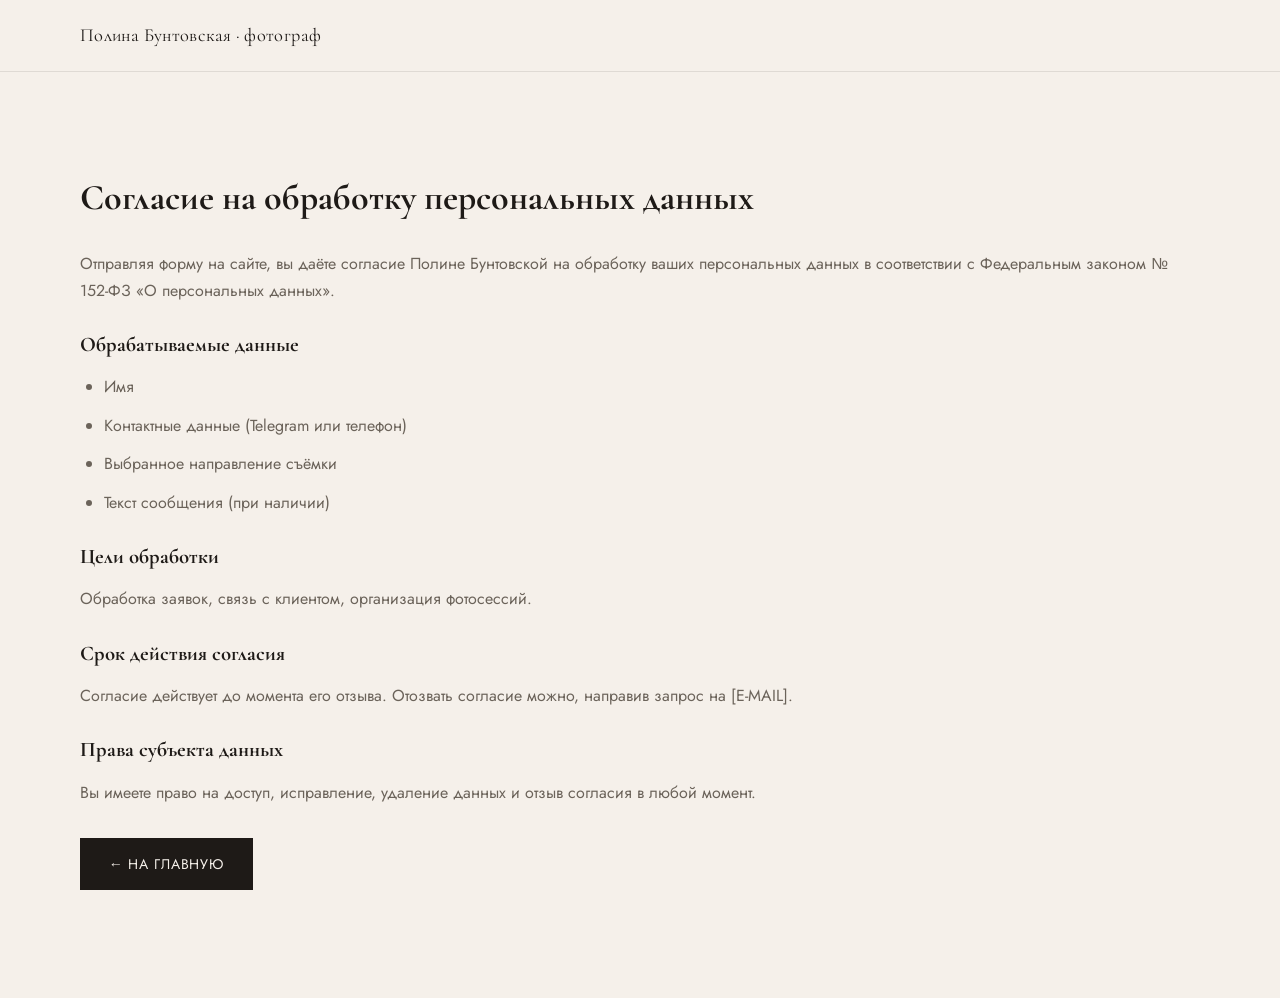
==== consent.html @ 94785152 "Первая версия сайта Co-authored-by: Cursor <cursoragent@cursor.com>" ====
<!DOCTYPE html>
<html lang="ru">
<head>
  <meta charset="UTF-8">
  <meta name="viewport" content="width=device-width, initial-scale=1.0">
  <title>Согласие на обработку данных — Полина Бунтовская</title>
  <link href="https://fonts.googleapis.com/css2?family=Cormorant+Garamond:wght@400;500&family=Jost:wght@400&display=swap" rel="stylesheet">
  <link rel="stylesheet" href="css/variables.css">
  <link rel="stylesheet" href="css/base.css">
  <link rel="stylesheet" href="css/sections.css">
</head>
<body>
  <header class="header scrolled">
    <div class="header__inner">
      <a href="index.html" class="header__logo">Полина Бунтовская · фотограф</a>
    </div>
  </header>
  <main class="legal-page">
    <div class="container">
      <h1>Согласие на обработку персональных данных</h1>
      <p>Отправляя форму на сайте, вы даёте согласие Полине Бунтовской на обработку ваших персональных данных в соответствии с Федеральным законом № 152-ФЗ «О персональных данных».</p>
      <h2>Обрабатываемые данные</h2>
      <ul>
        <li>Имя</li>
        <li>Контактные данные (Telegram или телефон)</li>
        <li>Выбранное направление съёмки</li>
        <li>Текст сообщения (при наличии)</li>
      </ul>
      <h2>Цели обработки</h2>
      <p>Обработка заявок, связь с клиентом, организация фотосессий.</p>
      <h2>Срок действия согласия</h2>
      <p>Согласие действует до момента его отзыва. Отозвать согласие можно, направив запрос на [E-MAIL].</p>
      <h2>Права субъекта данных</h2>
      <p>Вы имеете право на доступ, исправление, удаление данных и отзыв согласия в любой момент.</p>
      <p style="margin-top:2rem"><a href="index.html" class="btn">← На главную</a></p>
    </div>
  </main>
</body>
</html>
---- css/variables.css ----
:root {
  --color-bg: #f5f0ea;
  --color-bg-dark: #141210;
  --color-bg-card: #faf7f3;
  --color-text: #1e1a17;
  --color-text-muted: #6b635a;
  --color-text-light: #e8e2da;
  --color-accent: #a67c6d;
  --color-accent-hover: #8f6556;
  --color-border: rgba(30, 26, 23, 0.1);
  --font-display: "Cormorant Garamond", Georgia, serif;
  --font-brand: "Cormorant Garamond", Georgia, serif;
  --font-body: "Jost", "Segoe UI", sans-serif;
  --header-height: 72px;
  --container: min(1120px, 92vw);
  --radius: 4px;
  --shadow: 0 20px 60px rgba(20, 18, 16, 0.08);
  --transition: 0.35s cubic-bezier(0.4, 0, 0.2, 1);
}
---- css/base.css ----
*, *::before, *::after { box-sizing: border-box; margin: 0; padding: 0; }
html { scroll-behavior: smooth; }
body {
  font-family: var(--font-body);
  font-size: 1rem;
  line-height: 1.65;
  color: var(--color-text);
  background: var(--color-bg);
  overflow-x: hidden;
}
body.custom-cursor { cursor: none; }
body.custom-cursor input, body.custom-cursor textarea, body.custom-cursor select, body.custom-cursor label, body.custom-cursor .form-field { cursor: auto; }
img { max-width: 100%; height: auto; display: block; }
a { color: inherit; text-decoration: none; }
ul { list-style: none; }
button { font: inherit; cursor: pointer; border: none; background: none; }
section { padding: 6rem 0; }
.container { width: var(--container); margin: 0 auto; }
.section-label {
  font-family: var(--font-body);
  font-size: 0.75rem;
  letter-spacing: 0.2em;
  text-transform: uppercase;
  color: var(--color-accent);
  margin-bottom: 0.75rem;
}
.section-title {
  font-family: var(--font-display);
  font-size: clamp(1.85rem, 3.5vw, 2.75rem);
  font-weight: 500;
  line-height: 1.2;
  margin-bottom: 1rem;
  max-width: 18ch;
}
.section-text { color: var(--color-text-muted); max-width: 620px; }
.btn {
  display: inline-flex;
  align-items: center;
  gap: 0.6rem;
  padding: 0.9rem 1.8rem;
  background: var(--color-text);
  color: var(--color-bg);
  font-size: 0.875rem;
  letter-spacing: 0.06em;
  text-transform: uppercase;
  transition: background var(--transition), transform var(--transition);
}
.btn:hover { background: var(--color-accent); }
.btn:hover .btn-arrow { transform: translateX(4px); }
.btn-arrow { transition: transform var(--transition); display: inline-block; }
.btn-outline {
  background: transparent;
  border: 1px solid var(--color-text);
  color: var(--color-text);
}
.btn-outline:hover { background: var(--color-text); color: var(--color-bg); }
.mark-badge {
  position: absolute;
  bottom: 0.75rem;
  left: 0.75rem;
  padding: 0.25rem 0.6rem;
  font-size: 0.65rem;
  letter-spacing: 0.08em;
  text-transform: uppercase;
  background: rgba(20, 18, 16, 0.75);
  color: #fff;
  backdrop-filter: blur(4px);
}
.demo-badge {
  display: inline-block;
  font-size: 0.65rem;
  letter-spacing: 0.1em;
  text-transform: uppercase;
  color: var(--color-accent);
  margin-top: 0.75rem;
}
@media (max-width: 768px) {
  section { padding: 4.5rem 0; }
}
---- css/sections.css ----
/* Header */
.header {
  position: fixed; top: 0; left: 0; right: 0; z-index: 1000;
  height: var(--header-height);
  background: rgba(245, 240, 234, 0.85);
  backdrop-filter: blur(12px);
  border-bottom: 1px solid var(--color-border);
  transition: background var(--transition);
}
.header.scrolled { background: rgba(245, 240, 234, 0.96); }
.header__inner {
  display: flex; align-items: center; justify-content: space-between;
  height: 100%; width: var(--container); margin: 0 auto;
}
.header__logo {
  font-family: var(--font-brand);
  font-size: 1.15rem;
  letter-spacing: 0.02em;
}
.header__logo span { color: var(--color-text-muted); font-family: var(--font-body); font-size: 0.85rem; }
.nav { display: flex; gap: 1.5rem; }
.nav a { font-size: 0.8rem; letter-spacing: 0.08em; text-transform: uppercase; transition: color var(--transition); }
.nav a:hover { color: var(--color-accent); }
.burger { display: none; flex-direction: column; gap: 5px; padding: 4px; }
.burger span { width: 24px; height: 1.5px; background: var(--color-text); transition: var(--transition); }

/* Hero — separate columns, title constrained */
.hero {
  min-height: min(92vh, 920px);
  display: grid;
  grid-template-columns: minmax(0, 1fr) minmax(0, 1fr);
  align-items: center;
  column-gap: clamp(1.5rem, 4vw, 3rem);
  row-gap: 2rem;
  padding: calc(var(--header-height) + 6rem) 4vw 6rem;
  position: relative;
  overflow: hidden;
}
.hero__content {
  max-width: 34rem;
  justify-self: end;
  padding-right: clamp(0.5rem, 2vw, 1.5rem);
  min-width: 0;
}
.hero__composition { margin-bottom: 1.25rem; }
.hero__project {
  font-family: var(--font-brand);
  font-size: clamp(3rem, 7vw, 5.5rem);
  font-weight: 400;
  line-height: 1.05;
  letter-spacing: -0.02em;
  max-width: 12ch;
  animation: titleReveal 1.2s ease forwards;
}
.hero__slogan {
  font-family: var(--font-display);
  font-size: clamp(0.875rem, 1.4vw, 1rem);
  font-style: normal;
  color: var(--color-accent);
  margin-top: 0.65rem;
  max-width: none;
  white-space: nowrap;
  opacity: 0;
  animation: fadeUp 0.8s ease 0.4s forwards;
}
.hero__content .btn {
  margin-top: 2.5rem;
}
.hero__meta {
  display: flex; gap: 1rem; margin-top: 1.25rem; font-size: 0.85rem;
  color: var(--color-text-muted); opacity: 0;
  animation: fadeUp 0.8s ease 0.7s forwards;
}
.hero__meta span::before { content: "·"; margin-right: 1rem; color: var(--color-accent); }
.hero__meta span:first-child::before { content: none; }
.hero__portrait { position: relative; justify-self: start; min-width: 0; width: 100%; max-width: 420px; }
.hero__portrait-wrap {
  position: relative; overflow: hidden;
  aspect-ratio: 3/4; max-height: 72vh;
  box-shadow: var(--shadow);
  background: #ebe4dc;
}
.hero__portrait-wrap img { width: 100%; height: 100%; object-fit: contain; object-position: center; transition: transform 0.6s ease; }
.hero__portrait-deco {
  position: absolute; top: -16px; right: -16px;
  width: 96px; height: 96px;
  border: 1px solid var(--color-accent); opacity: 0.35;
}

.positioning { text-align: center; }
.positioning .section-text { margin: 0 auto; }
.positioning .section-title { max-width: none; margin-left: auto; margin-right: auto; }

.portfolio-filters { display: flex; flex-wrap: wrap; gap: 0.65rem; margin: 1.5rem 0 2rem; justify-content: center; }
.filter-btn {
  padding: 0.55rem 1.1rem;
  font-size: 0.75rem;
  letter-spacing: 0.06em;
  text-transform: uppercase;
  border: 1px solid var(--color-border);
  background: var(--color-bg);
  color: var(--color-text-muted);
  transition: all var(--transition);
}
.filter-btn:hover { border-color: var(--color-accent); color: var(--color-accent); }
.filter-btn.active { background: var(--color-text); color: var(--color-bg); border-color: var(--color-text); }
.portfolio-grid { display: grid; grid-template-columns: repeat(auto-fill, minmax(240px, 1fr)); gap: 1rem; }
.ai-block__grid { display: grid; grid-template-columns: repeat(auto-fill, minmax(240px, 1fr)); gap: 1rem; }
.portfolio-item,
.ai-block__item {
  position: relative;
  overflow: hidden;
  aspect-ratio: 3/4;
  background: var(--color-bg-card);
  border: 1px solid var(--color-border);
  border-radius: var(--radius);
}
.portfolio-item.hidden { display: none; }
.portfolio-item__img,
.ai-block__item img {
  width: 100%;
  height: 100%;
  object-fit: contain;
  object-position: center;
  background: #ebe4dc;
  transition: transform 0.5s ease;
}
.portfolio-item__title {
  position: absolute; bottom: 0; left: 0; right: 0;
  padding: 2rem 0.85rem 0.75rem;
  background: linear-gradient(transparent, rgba(20, 18, 16, 0.72));
  color: #fff; font-size: 0.82rem;
  opacity: 0; transform: translateY(6px);
  transition: opacity var(--transition), transform var(--transition);
}
.portfolio-item:hover .portfolio-item__title { opacity: 1; transform: translateY(0); }

.directions-grid { display: grid; grid-template-columns: repeat(3, 1fr); gap: 1.25rem; }
.direction-card {
  background: var(--color-bg-card); padding: 1.5rem;
  border: 1px solid var(--color-border);
  transition: transform var(--transition), box-shadow var(--transition);
}
.direction-card:hover { transform: translateY(-3px); box-shadow: var(--shadow); }
.direction-card__num {
  font-family: var(--font-brand); font-size: 2.2rem;
  color: var(--color-accent); opacity: 0.5; line-height: 1;
}
.direction-card__title { font-family: var(--font-display); font-size: 1.25rem; margin: 0.6rem 0; font-weight: 500; }
.direction-card__text { font-size: 0.9rem; color: var(--color-text-muted); }

.ai-block { background: var(--color-bg-dark); color: var(--color-text-light); padding: 6rem 0; }
.ai-block .section-label { color: var(--color-accent); }
.ai-block .section-text { color: rgba(232, 226, 218, 0.7); max-width: none; }
.ai-block .section-title { max-width: none; color: var(--color-text-light); }
.ai-block__grid { margin-top: 1.75rem; }

.about-grid { display: grid; grid-template-columns: 1fr 1.15fr; gap: 2.5rem; align-items: center; }
.about-photo {
  aspect-ratio: 4/5; overflow: hidden; box-shadow: var(--shadow);
  background: #ebe4dc; border: 1px solid var(--color-border); border-radius: var(--radius);
}
.about-photo img { width: 100%; height: 100%; object-fit: contain; object-position: center; }
.about-highlights { margin-top: 1.25rem; }
.about-highlights li {
  padding: 0.55rem 0; border-bottom: 1px solid var(--color-border);
  font-size: 0.95rem; padding-left: 1.2rem; position: relative;
}
.about-highlights li::before {
  content: ""; position: absolute; left: 0; top: 50%;
  width: 6px; height: 6px; background: var(--color-accent);
  border-radius: 50%; transform: translateY(-50%);
}

.posing {
  background: var(--color-bg-card);
  border-top: 1px solid var(--color-border);
  border-bottom: 1px solid var(--color-border);
}
.posing-inner { max-width: 720px; margin: 0 auto; text-align: center; }
.posing .section-title { max-width: none; margin-left: auto; margin-right: auto; }
.posing-quote {
  font-family: var(--font-display); font-size: 1.2rem;
  font-style: italic; color: var(--color-accent);
  margin-top: 1.25rem; padding-top: 1.25rem;
  border-top: 1px solid var(--color-border);
}

.benefits-grid { display: grid; grid-template-columns: repeat(3, 1fr); gap: 1.5rem; }
.benefit-item__title { font-family: var(--font-display); font-size: 1.15rem; margin-bottom: 0.45rem; }
.benefit-item__text { font-size: 0.9rem; color: var(--color-text-muted); }

.reviews { background: var(--color-bg-card); }
.reviews .section-title { max-width: none; }
.reviews-carousel { position: relative; overflow: hidden; max-width: 680px; margin: 0 auto; }
.reviews-track { display: flex; transition: transform 0.5s ease; }
.review-slide { min-width: 100%; padding: 2rem; text-align: center; }
.review-slide__text { font-family: var(--font-display); font-size: 1.25rem; line-height: 1.5; font-style: italic; }
.review-slide__author { margin-top: 1.25rem; font-size: 0.9rem; }
.review-slide__direction { color: var(--color-text-muted); font-size: 0.8rem; }
.reviews-nav { display: flex; justify-content: center; gap: 1rem; margin-top: 1.5rem; }
.reviews-nav button {
  width: 44px; height: 44px; border: 1px solid var(--color-border);
  display: flex; align-items: center; justify-content: center;
  transition: all var(--transition);
}
.reviews-nav button:hover { background: var(--color-text); color: var(--color-bg); }

.faq-list { max-width: 720px; margin: 0 auto; }
.faq .section-title { max-width: none; }
.faq-item { border-bottom: 1px solid var(--color-border); }
.faq-question {
  width: 100%; text-align: left; padding: 1rem 0;
  display: flex; justify-content: space-between; align-items: center;
  font-family: var(--font-display); font-size: 1.05rem;
}
.faq-question::after { content: "+"; font-size: 1.5rem; color: var(--color-accent); transition: transform var(--transition); }
.faq-item.open .faq-question::after { transform: rotate(45deg); }
.faq-answer {
  max-height: 0; overflow: hidden;
  transition: max-height 0.4s ease, padding 0.4s ease;
  color: var(--color-text-muted); font-size: 0.95rem;
}
.faq-item.open .faq-answer { max-height: 200px; padding-bottom: 1rem; }

.cta { text-align: center; padding: 6.5rem 0; }
.cta .section-title { max-width: none; margin-left: auto; margin-right: auto; }
.cta .section-text { margin: 0 auto 1.5rem; }

.contact-section { background: var(--color-bg-card); }
.form-wrapper { max-width: 560px; margin: 0 auto; }
.form-note {
  font-size: 0.8rem; color: var(--color-text-muted);
  margin-bottom: 1.25rem; padding: 0.75rem 1rem;
  background: rgba(166, 124, 109, 0.08); border-left: 3px solid var(--color-accent);
}
.form-field { margin-bottom: 1rem; }
.form-field label {
  display: block; font-size: 0.75rem;
  letter-spacing: 0.08em; text-transform: uppercase;
  margin-bottom: 0.4rem;
}
.form-field input, .form-field select, .form-field textarea {
  width: 100%; padding: 0.85rem 1rem;
  border: 1px solid var(--color-border);
  background: var(--color-bg); font: inherit;
  transition: border-color var(--transition);
}
.form-field input:focus, .form-field select:focus, .form-field textarea:focus { outline: none; border-color: var(--color-accent); }
.form-field.error input, .form-field.error select { border-color: #c44; }
.form-error { font-size: 0.75rem; color: #c44; margin-top: 0.25rem; }
.form-success {
  padding: 1rem; background: rgba(100, 140, 100, 0.1);
  border: 1px solid rgba(100, 140, 100, 0.3);
  margin-top: 1rem; font-size: 0.9rem;
}
.radio-group { display: flex; gap: 1.5rem; }
.radio-group label { display: flex; align-items: center; gap: 0.4rem; text-transform: none; letter-spacing: 0; font-size: 0.9rem; }

.footer { background: var(--color-bg-dark); color: var(--color-text-light); padding: 5rem 0 1.75rem; }
.footer__inner { display: grid; grid-template-columns: 1.5fr 1fr 1fr; gap: 1.5rem; width: var(--container); margin: 0 auto; }
.footer__brand { font-family: var(--font-brand); font-size: 1.2rem; }
.footer__links a {
  display: block; font-size: 0.85rem; color: rgba(232,226,218,0.7);
  margin-bottom: 0.5rem; transition: color var(--transition);
}
.footer__links a:hover { color: var(--color-accent); }
.footer__bottom {
  width: var(--container); margin: 1.5rem auto 0;
  padding-top: 1.25rem; border-top: 1px solid rgba(255,255,255,0.1);
  font-size: 0.75rem; color: rgba(232,226,218,0.5);
  display: flex; justify-content: space-between; flex-wrap: wrap; gap: 1rem;
}

.legal-page { padding: calc(var(--header-height) + 6rem) 0 6rem; }
.legal-page h1 { font-family: var(--font-display); font-size: 2.25rem; margin-bottom: 1.5rem; }
.legal-page h2 { font-family: var(--font-display); font-size: 1.3rem; margin: 1.5rem 0 0.75rem; }
.legal-page p, .legal-page li { color: var(--color-text-muted); margin-bottom: 0.75rem; }
.legal-page ul { padding-left: 1.5rem; list-style: disc; }

@media (max-width: 1024px) {
  .hero { grid-template-columns: 1fr; text-align: center; }
  .hero__content { justify-self: center; padding-right: 0; max-width: 36rem; }
  .hero__project, .hero__slogan { max-width: none; margin-left: auto; margin-right: auto; }
  .hero__portrait { justify-self: center; max-width: 380px; }
  .directions-grid, .benefits-grid { grid-template-columns: repeat(2, 1fr); }
  .about-grid { grid-template-columns: 1fr; }
  .ai-block__grid { grid-template-columns: repeat(2, 1fr); }
  .footer__inner { grid-template-columns: 1fr 1fr; }
}
@media (max-width: 768px) {
  .nav { display: none; }
  .nav.open {
    display: flex; flex-direction: column; position: fixed;
    inset: var(--header-height) 0 0 0; background: var(--color-bg);
    padding: 1.5rem; gap: 1.25rem; z-index: 999;
  }
  .burger { display: flex; }
  .directions-grid, .benefits-grid, .ai-block__grid, .portfolio-grid { grid-template-columns: 1fr; }
  .footer__inner { grid-template-columns: 1fr; }
  .hero__meta { justify-content: center; flex-wrap: wrap; }
  .hero__slogan { white-space: normal; }
}
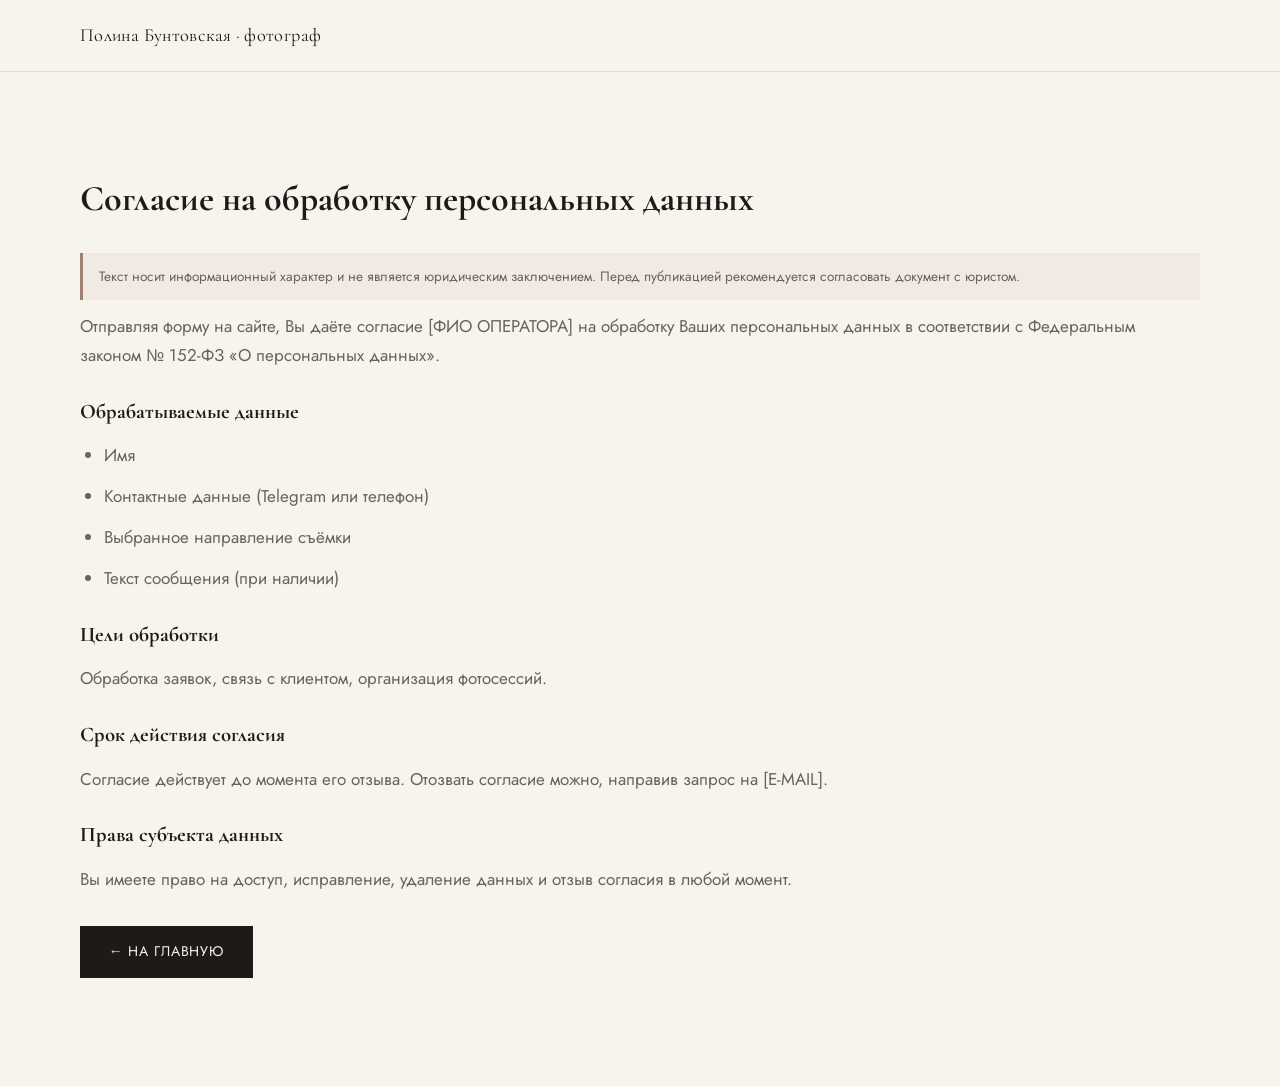
==== commit 2ccb365c: "Финальная полировка сайта: premium-низ страницы, форма и пакеты. Улучшены типографика, FAQ, CTA, фор" ====
--- a/consent.html
+++ b/consent.html
@@ -18,7 +18,8 @@
   <main class="legal-page">
     <div class="container">
       <h1>Согласие на обработку персональных данных</h1>
-      <p>Отправляя форму на сайте, вы даёте согласие Полине Бунтовской на обработку ваших персональных данных в соответствии с Федеральным законом № 152-ФЗ «О персональных данных».</p>
+      <p class="legal-disclaimer">Текст носит информационный характер и не является юридическим заключением. Перед публикацией рекомендуется согласовать документ с юристом.</p>
+      <p>Отправляя форму на сайте, Вы даёте согласие <span id="legal-operator-name">[ФИО ОПЕРАТОРА]</span> на обработку Ваших персональных данных в соответствии с Федеральным законом № 152-ФЗ «О персональных данных».</p>
       <h2>Обрабатываемые данные</h2>
       <ul>
         <li>Имя</li>
@@ -29,12 +30,24 @@
       <h2>Цели обработки</h2>
       <p>Обработка заявок, связь с клиентом, организация фотосессий.</p>
       <h2>Срок действия согласия</h2>
-      <p>Согласие действует до момента его отзыва. Отозвать согласие можно, направив запрос на [E-MAIL].</p>
+      <p>Согласие действует до момента его отзыва. Отозвать согласие можно, направив запрос на <span id="legal-email">[E-MAIL]</span>.</p>
       <h2>Права субъекта данных</h2>
       <p>Вы имеете право на доступ, исправление, удаление данных и отзыв согласия в любой момент.</p>
       <p style="margin-top:2rem"><a href="index.html" class="btn">← На главную</a></p>
     </div>
   </main>
+  <script src="data/content.js?v=20250824f"></script>
+  <script>
+    (function () {
+      const legal = typeof SITE_CONTENT !== "undefined" ? SITE_CONTENT.legal : null;
+      const contacts = typeof SITE_CONTENT !== "undefined" ? SITE_CONTENT.contacts : null;
+      const email = legal?.contactEmail && !/^\[.+\]$/.test(legal.contactEmail)
+        ? legal.contactEmail
+        : (contacts?.email && !/^\[.+\]$/.test(contacts.email) ? contacts.email : "[E-MAIL]");
+      const name = legal?.operatorName || "[ФИО ОПЕРАТОРА]";
+      document.getElementById("legal-operator-name").textContent = name;
+      document.getElementById("legal-email").textContent = email;
+    })();
+  </script>
 </body>
 </html>
-
--- a/css/variables.css
+++ b/css/variables.css
@@ -1,5 +1,7 @@
 :root {
-  --color-bg: #f5f0ea;
+  --color-bg: #f7f3ed;
+  --color-bg-alt: #faf8f5;
+  --color-bg-soft: #f3efe8;
   --color-bg-dark: #141210;
   --color-bg-card: #faf7f3;
   --color-text: #1e1a17;
@@ -13,7 +15,14 @@
   --font-body: "Jost", "Segoe UI", sans-serif;
   --header-height: 72px;
   --container: min(1120px, 92vw);
+  --container-wide: min(1220px, 94vw);
+  --section-pad: 5rem;
+  --section-pad-sm: 4.1rem;
   --radius: 4px;
   --shadow: 0 20px 60px rgba(20, 18, 16, 0.08);
   --transition: 0.35s cubic-bezier(0.4, 0, 0.2, 1);
+  --transition-fast: 0.3s ease;
+  --text-sm: 0.9rem;
+  --text-base: 1.0625rem;
+  --text-md: 1.125rem;
 }
--- a/css/base.css
+++ b/css/base.css
@@ -1,9 +1,9 @@
 *, *::before, *::after { box-sizing: border-box; margin: 0; padding: 0; }
-html { scroll-behavior: smooth; }
+html { scroll-behavior: smooth; scroll-padding-top: calc(var(--header-height) + 1rem); }
 body {
   font-family: var(--font-body);
-  font-size: 1rem;
-  line-height: 1.65;
+  font-size: var(--text-base);
+  line-height: 1.7;
   color: var(--color-text);
   background: var(--color-bg);
   overflow-x: hidden;
@@ -13,26 +13,51 @@
 img { max-width: 100%; height: auto; display: block; }
 a { color: inherit; text-decoration: none; }
 ul { list-style: none; }
-button { font: inherit; cursor: pointer; border: none; background: none; }
-section { padding: 6rem 0; }
+button { font: inherit; cursor: pointer; border: none; background: none; color: inherit; }
+section { padding: var(--section-pad) 0; }
 .container { width: var(--container); margin: 0 auto; }
 .section-label {
+  display: inline-flex;
+  align-items: center;
+  gap: 0.5rem;
   font-family: var(--font-body);
-  font-size: 0.75rem;
-  letter-spacing: 0.2em;
+  font-size: 0.82rem;
+  letter-spacing: 0.18em;
   text-transform: uppercase;
   color: var(--color-accent);
-  margin-bottom: 0.75rem;
+  margin-bottom: 0.85rem;
+}
+.section-label::before {
+  content: "";
+  width: 1.35rem;
+  height: 1px;
+  background: rgba(166, 124, 109, 0.42);
+  flex-shrink: 0;
+}
+.section-label::after {
+  content: "✦";
+  font-size: 0.42rem;
+  line-height: 1;
+  color: var(--color-accent);
+  opacity: 0.5;
+  flex-shrink: 0;
 }
 .section-title {
   font-family: var(--font-display);
   font-size: clamp(1.85rem, 3.5vw, 2.75rem);
   font-weight: 500;
   line-height: 1.2;
-  margin-bottom: 1rem;
+  margin-bottom: 1.35rem;
   max-width: 18ch;
+  text-wrap: balance;
 }
-.section-text { color: var(--color-text-muted); max-width: 620px; }
+.section-text {
+  color: var(--color-text-muted);
+  max-width: 620px;
+  font-size: var(--text-base);
+  line-height: 1.75;
+  text-wrap: pretty;
+}
 .btn {
   display: inline-flex;
   align-items: center;
@@ -45,9 +70,20 @@
   text-transform: uppercase;
   transition: background var(--transition), transform var(--transition);
 }
-.btn:hover { background: var(--color-accent); }
+.btn:hover { background: var(--color-accent); transform: translateY(-1px); box-shadow: 0 6px 20px rgba(166, 124, 109, 0.18); }
+.btn:active { transform: translateY(0); box-shadow: none; }
 .btn:hover .btn-arrow { transform: translateX(4px); }
-.btn-arrow { transition: transform var(--transition); display: inline-block; }
+.btn-arrow { transition: transform var(--transition-fast); display: inline-block; }
+.btn--cta { box-shadow: 0 4px 18px rgba(20, 18, 16, 0.07); }
+.btn--cta:hover { box-shadow: 0 10px 32px rgba(166, 124, 109, 0.22); }
+.btn--submit {
+  width: 100%;
+  justify-content: center;
+  min-height: 48px;
+  letter-spacing: 0.08em;
+  box-shadow: 0 4px 18px rgba(20, 18, 16, 0.08);
+}
+.btn--submit:hover { box-shadow: 0 10px 28px rgba(166, 124, 109, 0.24); }
 .btn-outline {
   background: transparent;
   border: 1px solid var(--color-text);
@@ -75,5 +111,5 @@
   margin-top: 0.75rem;
 }
 @media (max-width: 768px) {
-  section { padding: 4.5rem 0; }
+  section { padding: 3.75rem 0; }
 }
--- a/css/sections.css
+++ b/css/sections.css
@@ -2,35 +2,46 @@
 .header {
   position: fixed; top: 0; left: 0; right: 0; z-index: 1000;
   height: var(--header-height);
-  background: rgba(245, 240, 234, 0.85);
+  background: rgba(247, 243, 237, 0.85);
   backdrop-filter: blur(12px);
   border-bottom: 1px solid var(--color-border);
   transition: background var(--transition);
 }
-.header.scrolled { background: rgba(245, 240, 234, 0.96); }
+.header.scrolled { background: rgba(247, 243, 237, 0.96); }
 .header__inner {
   display: flex; align-items: center; justify-content: space-between;
   height: 100%; width: var(--container); margin: 0 auto;
+  gap: 0.75rem;
 }
 .header__logo {
   font-family: var(--font-brand);
   font-size: 1.15rem;
   letter-spacing: 0.02em;
+  min-width: 0;
+  flex: 1 1 auto;
 }
 .header__logo span { color: var(--color-text-muted); font-family: var(--font-body); font-size: 0.85rem; }
 .nav { display: flex; gap: 1.5rem; }
-.nav a { font-size: 0.8rem; letter-spacing: 0.08em; text-transform: uppercase; transition: color var(--transition); }
-.nav a:hover { color: var(--color-accent); }
-.burger { display: none; flex-direction: column; gap: 5px; padding: 4px; }
+.nav a { font-size: 0.8rem; letter-spacing: 0.08em; text-transform: uppercase; transition: color var(--transition), opacity var(--transition); }
+.nav a:hover, .nav a.active { color: var(--color-accent); }
+.nav a.active { opacity: 1; }
+.burger {
+  display: none; flex-direction: column; gap: 5px;
+  min-width: 44px; min-height: 44px;
+  align-items: center; justify-content: center;
+  padding: 10px;
+  flex-shrink: 0;
+}
 .burger span { width: 24px; height: 1.5px; background: var(--color-text); transition: var(--transition); }
+.nav a[hidden] { display: none; }
 
 /* Hero — separate columns, title constrained */
 .hero {
   min-height: min(92vh, 920px);
   display: grid;
-  grid-template-columns: minmax(0, 1fr) minmax(0, 1fr);
+  grid-template-columns: minmax(0, 1.05fr) minmax(0, 0.95fr);
   align-items: center;
-  column-gap: clamp(1.5rem, 4vw, 3rem);
+  column-gap: clamp(2.5rem, 6vw, 5rem);
   row-gap: 2rem;
   padding: calc(var(--header-height) + 6rem) 4vw 6rem;
   position: relative;
@@ -44,19 +55,39 @@
 }
 .hero__composition { margin-bottom: 1.25rem; }
 .hero__project {
+  display: flex;
+  flex-direction: column;
+  align-items: flex-start;
+  gap: 0.05em;
+  max-width: none;
   font-family: var(--font-brand);
-  font-size: clamp(3rem, 7vw, 5.5rem);
-  font-weight: 400;
-  line-height: 1.05;
-  letter-spacing: -0.02em;
-  max-width: 12ch;
+  font-weight: 300;
+  line-height: 1;
   animation: titleReveal 1.2s ease forwards;
+}
+
+.hero__title-ne {
+  font-size: clamp(3.25rem, 7.5vw, 5.5rem);
+  letter-spacing: 0.06em;
+  line-height: 0.88;
+  color: var(--color-text);
+}
+
+.hero__title-word {
+  font-size: clamp(1.65rem, 3.2vw, 2.5rem);
+  letter-spacing: 0.12em;
+  text-transform: lowercase;
+  line-height: 1.1;
+  color: var(--color-text);
+  padding-left: 0.08em;
 }
 .hero__slogan {
   font-family: var(--font-display);
-  font-size: clamp(0.875rem, 1.4vw, 1rem);
+  font-size: clamp(1.125rem, 2vw, 1.375rem);
   font-style: normal;
-  color: var(--color-accent);
+  font-weight: 500;
+  color: #8B5E4B;
+  letter-spacing: 0.02em;
   margin-top: 0.65rem;
   max-width: none;
   white-space: nowrap;
@@ -73,10 +104,10 @@
 }
 .hero__meta span::before { content: "·"; margin-right: 1rem; color: var(--color-accent); }
 .hero__meta span:first-child::before { content: none; }
-.hero__portrait { position: relative; justify-self: start; min-width: 0; width: 100%; max-width: 420px; }
+.hero__portrait { position: relative; justify-self: start; min-width: 0; width: 100%; max-width: 380px; }
 .hero__portrait-wrap {
   position: relative; overflow: hidden;
-  aspect-ratio: 3/4; max-height: 72vh;
+  aspect-ratio: 3/4; max-height: 62vh;
   box-shadow: var(--shadow);
   background: #ebe4dc;
 }
@@ -91,9 +122,12 @@
 .positioning .section-text { margin: 0 auto; }
 .positioning .section-title { max-width: none; margin-left: auto; margin-right: auto; }
 
-.portfolio-filters { display: flex; flex-wrap: wrap; gap: 0.65rem; margin: 1.5rem 0 2rem; justify-content: center; }
+.portfolio { padding-bottom: 4.5rem; }
+.portfolio .section-title { max-width: none; margin-bottom: 0.85rem; }
+.portfolio-filters { display: flex; flex-wrap: wrap; gap: 0.65rem; margin: 1.25rem 0 1.625rem; justify-content: center; }
 .filter-btn {
   padding: 0.55rem 1.1rem;
+  min-height: 44px;
   font-size: 0.75rem;
   letter-spacing: 0.06em;
   text-transform: uppercase;
@@ -103,11 +137,43 @@
   transition: all var(--transition);
 }
 .filter-btn:hover { border-color: var(--color-accent); color: var(--color-accent); }
-.filter-btn.active { background: var(--color-text); color: var(--color-bg); border-color: var(--color-text); }
-.portfolio-grid { display: grid; grid-template-columns: repeat(auto-fill, minmax(240px, 1fr)); gap: 1rem; }
-.ai-block__grid { display: grid; grid-template-columns: repeat(auto-fill, minmax(240px, 1fr)); gap: 1rem; }
-.portfolio-item,
-.ai-block__item {
+.filter-btn.active { background: var(--color-text); color: var(--color-bg); border-color: var(--color-text); transform: translateY(-1px); }
+.filter-btn:active { transform: scale(0.98); }
+.portfolio-grid { display: grid; gap: 1.125rem; }
+.portfolio-grid--featured {
+  grid-template-columns: repeat(3, 1fr);
+  width: var(--container-wide);
+  margin-left: auto;
+  margin-right: auto;
+}
+.portfolio-grid--category {
+  grid-template-columns: repeat(2, 1fr);
+  width: var(--container-wide);
+  margin-left: auto;
+  margin-right: auto;
+}
+.ai-block__grid { width: var(--container); margin-left: auto; margin-right: auto; }
+.ai-block__gallery {
+  width: min(44%, 495px);
+  max-width: 495px;
+  margin: 0.5rem 0 1rem;
+}
+.ai-block__gallery .ai-block__item {
+  position: relative;
+  overflow: hidden;
+  background: rgba(255, 255, 255, 0.04);
+  border: 1px solid rgba(255, 255, 255, 0.12);
+  border-radius: var(--radius);
+}
+.ai-block__gallery .ai-block__item img {
+  width: 100%;
+  height: auto;
+  display: block;
+  object-fit: contain;
+  object-position: center;
+  background: #ebe4dc;
+}
+.portfolio-item {
   position: relative;
   overflow: hidden;
   aspect-ratio: 3/4;
@@ -115,16 +181,37 @@
   border: 1px solid var(--color-border);
   border-radius: var(--radius);
 }
+.portfolio-item--featured,
+.portfolio-item--lightbox { cursor: zoom-in; }
+.portfolio-item--lightbox::after {
+  content: "⤢";
+  position: absolute; top: 0.7rem; right: 0.7rem;
+  width: 32px; height: 32px;
+  display: flex; align-items: center; justify-content: center;
+  font-size: 0.85rem; color: #fff;
+  background: rgba(20, 18, 16, 0.45);
+  border-radius: 50%;
+  opacity: 0; transform: scale(0.9);
+  transition: opacity var(--transition), transform var(--transition);
+  pointer-events: none;
+}
+.portfolio-item--lightbox:hover::after { opacity: 1; transform: scale(1); }
+.portfolio-item--lightbox:focus-visible { outline: 2px solid var(--color-accent); outline-offset: 3px; }
 .portfolio-item.hidden { display: none; }
-.portfolio-item__img,
-.ai-block__item img {
+.portfolio-item__img {
   width: 100%;
   height: 100%;
-  object-fit: contain;
+  max-width: none;
+  object-fit: cover;
   object-position: center;
   background: #ebe4dc;
   transition: transform 0.5s ease;
 }
+.portfolio-item__img--collage,
+.portfolio-item--collage .portfolio-item__img {
+  object-fit: contain;
+}
+.portfolio-item:hover .portfolio-item__img { transform: scale(1.03); }
 .portfolio-item__title {
   position: absolute; bottom: 0; left: 0; right: 0;
   padding: 2rem 0.85rem 0.75rem;
@@ -136,26 +223,29 @@
 .portfolio-item:hover .portfolio-item__title { opacity: 1; transform: translateY(0); }
 
 .directions-grid { display: grid; grid-template-columns: repeat(3, 1fr); gap: 1.25rem; }
+.directions { padding-bottom: 4rem; }
 .direction-card {
   background: var(--color-bg-card); padding: 1.5rem;
   border: 1px solid var(--color-border);
-  transition: transform var(--transition), box-shadow var(--transition);
-}
-.direction-card:hover { transform: translateY(-3px); box-shadow: var(--shadow); }
+  transition: transform var(--transition), box-shadow var(--transition), border-color var(--transition);
+  cursor: pointer;
+}
+.direction-card:hover { transform: translateY(-3px); box-shadow: var(--shadow); border-color: rgba(166, 124, 109, 0.35); }
+.direction-card:focus-visible { outline: 2px solid var(--color-accent); outline-offset: 3px; }
 .direction-card__num {
   font-family: var(--font-brand); font-size: 2.2rem;
   color: var(--color-accent); opacity: 0.5; line-height: 1;
 }
 .direction-card__title { font-family: var(--font-display); font-size: 1.25rem; margin: 0.6rem 0; font-weight: 500; }
-.direction-card__text { font-size: 0.9rem; color: var(--color-text-muted); }
-
-.ai-block { background: var(--color-bg-dark); color: var(--color-text-light); padding: 6rem 0; }
+.direction-card__text { font-size: var(--text-sm); color: var(--color-text-muted); line-height: 1.65; text-wrap: pretty; }
+
+.ai-block { background: var(--color-bg-dark); color: var(--color-text-light); padding: 4.5rem 0; }
 .ai-block .section-label { color: var(--color-accent); }
 .ai-block .section-text { color: rgba(232, 226, 218, 0.7); max-width: none; }
-.ai-block .section-title { max-width: none; color: var(--color-text-light); }
+.ai-block .section-title { max-width: none; color: var(--color-text-light); margin-bottom: 0.85rem; }
 .ai-block__grid { margin-top: 1.75rem; }
 
-.about-grid { display: grid; grid-template-columns: 1fr 1.15fr; gap: 2.5rem; align-items: center; }
+.about-grid { display: grid; grid-template-columns: 1.2fr 1fr; gap: 2.25rem; align-items: center; }
 .about-photo {
   aspect-ratio: 4/5; overflow: hidden; box-shadow: var(--shadow);
   background: #ebe4dc; border: 1px solid var(--color-border); border-radius: var(--radius);
@@ -173,22 +263,253 @@
 }
 
 .posing {
-  background: var(--color-bg-card);
-  border-top: 1px solid var(--color-border);
-  border-bottom: 1px solid var(--color-border);
+  background: var(--color-bg-alt);
 }
 .posing-inner { max-width: 720px; margin: 0 auto; text-align: center; }
 .posing .section-title { max-width: none; margin-left: auto; margin-right: auto; }
+.posing .section-text { margin-bottom: 0.5rem; }
 .posing-quote {
-  font-family: var(--font-display); font-size: 1.2rem;
-  font-style: italic; color: var(--color-accent);
-  margin-top: 1.25rem; padding-top: 1.25rem;
+  display: inline-block;
+  max-width: 34rem;
+  margin: 1.75rem auto 0;
+  padding: 1.1rem 1.25rem 0;
+  font-family: var(--font-display);
+  font-size: 1.08rem;
+  font-style: italic;
+  color: var(--color-accent);
+  line-height: 1.55;
+  text-wrap: pretty;
+  border-top: 1px solid rgba(166, 124, 109, 0.32);
+}
+.posing-quote::before {
+  content: "\201C";
+  display: block;
+  font-family: var(--font-display);
+  font-size: 1rem;
+  line-height: 1;
+  color: var(--color-accent);
+  opacity: 0.42;
+  margin-bottom: 0.55rem;
+  font-style: normal;
+}
+
+.benefits { background: var(--color-bg); }
+.benefits .section-title { margin-bottom: 2rem; }
+.benefits-grid { display: grid; grid-template-columns: repeat(3, 1fr); gap: 1.75rem 1.5rem; }
+.benefit-item { padding-top: 0.15rem; }
+.benefit-item__num {
+  display: block;
+  font-family: var(--font-body);
+  font-size: 0.72rem;
+  font-weight: 400;
+  letter-spacing: 0.14em;
+  color: rgba(166, 124, 109, 0.52);
+  margin-bottom: 0.6rem;
+}
+.benefit-item__title {
+  font-family: var(--font-display);
+  font-size: 1.22rem;
+  margin-bottom: 0.5rem;
+}
+.benefit-item__text {
+  font-size: 0.95rem;
+  color: var(--color-text-muted);
+  line-height: 1.72;
+  text-wrap: pretty;
+}
+
+.reviews[hidden] { display: none !important; }
+
+.packages {
+  background: linear-gradient(180deg, var(--color-bg) 0%, #faf7f3 45%, var(--color-bg) 100%);
   border-top: 1px solid var(--color-border);
 }
-
-.benefits-grid { display: grid; grid-template-columns: repeat(3, 1fr); gap: 1.5rem; }
-.benefit-item__title { font-family: var(--font-display); font-size: 1.15rem; margin-bottom: 0.45rem; }
-.benefit-item__text { font-size: 0.9rem; color: var(--color-text-muted); }
+.packages__head { text-align: center; margin-bottom: 2.5rem; }
+.packages__head .section-title { max-width: none; margin-left: auto; margin-right: auto; }
+.packages-subtitle {
+  max-width: 34rem;
+  margin: 0.75rem auto 0;
+  text-align: center;
+  font-size: var(--text-base);
+  line-height: 1.75;
+  color: var(--color-text-muted);
+  text-wrap: balance;
+}
+.packages-grid {
+  display: grid;
+  grid-template-columns: repeat(3, 1fr);
+  gap: 1.35rem;
+  align-items: stretch;
+}
+.package-card {
+  display: flex;
+  flex-direction: column;
+  position: relative;
+  padding: 0;
+  background: #fff;
+  border: 1px solid rgba(30, 26, 23, 0.09);
+  border-radius: 6px;
+  box-shadow: 0 6px 28px rgba(20, 18, 16, 0.045);
+  overflow: hidden;
+  transition: transform 0.45s cubic-bezier(0.4, 0, 0.2, 1),
+    box-shadow 0.45s cubic-bezier(0.4, 0, 0.2, 1),
+    border-color 0.45s ease;
+}
+.package-card::before {
+  content: "";
+  position: absolute;
+  top: 0; left: 0; right: 0;
+  height: 2px;
+  background: transparent;
+  transition: background var(--transition);
+}
+.package-card:hover {
+  transform: translateY(-5px);
+  box-shadow: 0 18px 44px rgba(20, 18, 16, 0.09);
+  border-color: rgba(166, 124, 109, 0.32);
+}
+.package-card:hover::before { background: var(--color-accent); }
+.package-card--featured {
+  border-color: rgba(166, 124, 109, 0.24);
+  box-shadow: 0 10px 36px rgba(166, 124, 109, 0.1);
+}
+.package-card--featured::before { background: var(--color-accent); }
+.package-card__head { padding: 1.35rem 1.35rem 0.85rem; }
+.package-card__badge-slot { min-height: 1.65rem; margin-bottom: 0.55rem; }
+.package-card__badge {
+  display: inline-block;
+  font-size: 0.65rem;
+  font-weight: 500;
+  letter-spacing: 0.12em;
+  text-transform: uppercase;
+  padding: 0.3rem 0.7rem;
+  color: var(--color-accent);
+  background: rgba(166, 124, 109, 0.09);
+  border: 1px solid rgba(166, 124, 109, 0.22);
+  border-radius: 999px;
+}
+.package-card__name {
+  font-family: var(--font-brand);
+  font-size: clamp(1.65rem, 2.5vw, 1.95rem);
+  font-weight: 400;
+  letter-spacing: 0.06em;
+  text-transform: uppercase;
+  color: var(--color-text);
+  line-height: 1;
+  margin: 0;
+}
+.package-card__tagline {
+  margin: 0.55rem 0 0;
+  font-size: 0.88rem;
+  color: var(--color-text-muted);
+  line-height: 1.45;
+  min-height: 2.6rem;
+  text-wrap: pretty;
+}
+.package-card__body {
+  flex: 1;
+  padding: 0 1.35rem;
+  display: flex;
+  flex-direction: column;
+  gap: 0.85rem;
+}
+.package-card__specs { margin: 0; display: flex; flex-direction: column; }
+.package-card__spec {
+  display: grid;
+  grid-template-columns: 1fr 1.15fr;
+  gap: 0.5rem 0.75rem;
+  padding: 0.55rem 0;
+  border-bottom: 1px solid rgba(30, 26, 23, 0.06);
+  align-items: baseline;
+}
+.package-card__spec:last-child { border-bottom: none; }
+.package-card__spec dt {
+  font-size: 0.68rem;
+  letter-spacing: 0.08em;
+  text-transform: uppercase;
+  color: var(--color-text-muted);
+  margin: 0;
+}
+.package-card__spec dd {
+  margin: 0;
+  font-size: 0.88rem;
+  font-weight: 500;
+  line-height: 1.4;
+  color: var(--color-text);
+}
+.package-card__gift {
+  display: flex;
+  gap: 0.7rem;
+  align-items: flex-start;
+  padding: 0.85rem 0.95rem;
+  margin-top: auto;
+  background: rgba(166, 124, 109, 0.05);
+  border: 1px solid rgba(166, 124, 109, 0.14);
+  border-radius: var(--radius);
+}
+.package-card__gift-icon {
+  flex: 0 0 auto;
+  width: 1.1rem;
+  height: 1.1rem;
+  margin-top: 0.12rem;
+  color: var(--color-accent);
+}
+.package-card__gift-icon svg { display: block; width: 100%; height: 100%; }
+.package-card__gift-text { min-width: 0; }
+.package-card__gift-title {
+  margin: 0;
+  font-family: var(--font-display);
+  font-size: 0.94rem;
+  font-weight: 500;
+  line-height: 1.35;
+  color: var(--color-text);
+  letter-spacing: 0.01em;
+}
+.package-card__gift-sub {
+  margin: 0.2rem 0 0;
+  font-size: 0.78rem;
+  font-weight: 400;
+  line-height: 1.4;
+  color: var(--color-text-muted);
+}
+.package-card__foot {
+  margin-top: auto;
+  padding: 1rem 1.35rem 1.25rem;
+  border-top: 1px solid rgba(30, 26, 23, 0.06);
+  display: flex;
+  flex-direction: column;
+  gap: 0.85rem;
+}
+.package-card__price {
+  margin: 0;
+  font-family: var(--font-display);
+  font-size: 1.05rem;
+  color: var(--color-text);
+}
+.package-card__price-label {
+  font-family: var(--font-body);
+  font-size: 0.68rem;
+  letter-spacing: 0.08em;
+  text-transform: uppercase;
+  color: var(--color-text-muted);
+  display: block;
+  margin-bottom: 0.15rem;
+}
+.package-card__price-value {
+  display: block;
+  white-space: nowrap;
+  word-break: keep-all;
+  hyphens: none;
+}
+.btn--package {
+  width: 100%;
+  justify-content: center;
+  min-height: 44px;
+  transition: background var(--transition), transform var(--transition), box-shadow var(--transition);
+}
+.btn--package:hover { box-shadow: 0 8px 24px rgba(166, 124, 109, 0.28); }
+.package-card--featured .btn--package { background: var(--color-accent); }
+.package-card--featured .btn--package:hover { background: var(--color-accent-hover); }
 
 .reviews { background: var(--color-bg-card); }
 .reviews .section-title { max-width: none; }
@@ -206,58 +527,255 @@
 }
 .reviews-nav button:hover { background: var(--color-text); color: var(--color-bg); }
 
+.faq {
+  background: var(--color-bg-soft);
+  padding: var(--section-pad) 0 var(--section-pad-sm);
+}
 .faq-list { max-width: 720px; margin: 0 auto; }
-.faq .section-title { max-width: none; }
+.faq .section-title { max-width: none; margin-bottom: 1.75rem; }
 .faq-item { border-bottom: 1px solid var(--color-border); }
 .faq-question {
-  width: 100%; text-align: left; padding: 1rem 0;
-  display: flex; justify-content: space-between; align-items: center;
-  font-family: var(--font-display); font-size: 1.05rem;
-}
-.faq-question::after { content: "+"; font-size: 1.5rem; color: var(--color-accent); transition: transform var(--transition); }
-.faq-item.open .faq-question::after { transform: rotate(45deg); }
+  width: 100%;
+  text-align: left;
+  padding: 1.25rem 0.5rem 1.25rem 0;
+  min-height: 3.5rem;
+  display: flex;
+  justify-content: space-between;
+  align-items: center;
+  gap: 1.25rem;
+  font-family: var(--font-display);
+  font-size: 1.22rem;
+  line-height: 1.35;
+  cursor: pointer;
+  color: var(--color-text);
+  -webkit-text-fill-color: var(--color-text);
+  background: transparent;
+  border: none;
+  -webkit-appearance: none;
+  appearance: none;
+  -webkit-tap-highlight-color: transparent;
+  transition: color 0.32s ease, opacity 0.32s ease;
+}
+.faq-question:hover {
+  color: var(--color-accent);
+  -webkit-text-fill-color: var(--color-accent);
+  opacity: 0.88;
+}
+.faq-question:focus-visible {
+  outline: 2px solid rgba(166, 124, 109, 0.45);
+  outline-offset: 2px;
+}
+.faq-question:active {
+  color: var(--color-accent);
+  -webkit-text-fill-color: var(--color-accent);
+}
+.faq-item.open .faq-question {
+  color: var(--color-accent);
+  -webkit-text-fill-color: var(--color-accent);
+  opacity: 1;
+}
+.faq-question::after {
+  content: "+";
+  font-size: 1.85rem;
+  font-weight: 300;
+  line-height: 1;
+  color: var(--color-accent);
+  flex-shrink: 0;
+  width: 1.5rem;
+  text-align: center;
+  opacity: 0.82;
+  transition: transform 0.32s ease, opacity 0.32s ease;
+}
+.faq-question:hover::after { opacity: 1; }
+.faq-item.open .faq-question::after {
+  content: "\2212";
+  transform: rotate(0deg);
+}
 .faq-answer {
-  max-height: 0; overflow: hidden;
-  transition: max-height 0.4s ease, padding 0.4s ease;
-  color: var(--color-text-muted); font-size: 0.95rem;
-}
-.faq-item.open .faq-answer { max-height: 200px; padding-bottom: 1rem; }
-
-.cta { text-align: center; padding: 6.5rem 0; }
+  display: grid;
+  grid-template-rows: 0fr;
+  transition: grid-template-rows 0.32s ease;
+}
+.faq-item.open .faq-answer { grid-template-rows: 1fr; }
+.faq-answer__inner {
+  overflow: hidden;
+  color: var(--color-text-muted);
+  font-size: var(--text-sm);
+  line-height: 1.7;
+  text-wrap: pretty;
+  opacity: 0;
+  transition: opacity 0.32s ease, padding 0.32s ease;
+}
+.faq-item.open .faq-answer__inner {
+  opacity: 1;
+  padding-bottom: 1.15rem;
+}
+
+.cta {
+  text-align: center;
+  background: var(--color-bg-alt);
+  padding: var(--section-pad-sm) 0 var(--section-pad);
+  position: relative;
+}
+.cta::before {
+  content: "";
+  position: absolute;
+  top: 0;
+  left: 50%;
+  transform: translateX(-50%);
+  width: 2.75rem;
+  height: 1px;
+  background: rgba(166, 124, 109, 0.35);
+}
 .cta .section-title { max-width: none; margin-left: auto; margin-right: auto; }
-.cta .section-text { margin: 0 auto 1.5rem; }
-
-.contact-section { background: var(--color-bg-card); }
-.form-wrapper { max-width: 560px; margin: 0 auto; }
+.cta .section-text { max-width: 28rem; margin: 0 auto 1.75rem; text-wrap: pretty; }
+
+.contact-section {
+  background: var(--color-bg);
+  padding-bottom: calc(var(--section-pad) + env(safe-area-inset-bottom, 0px));
+}
+.form-wrapper { max-width: 520px; margin: 0 auto; }
+.form-hint {
+  text-align: center;
+  font-size: 0.84rem;
+  color: rgba(107, 99, 90, 0.88);
+  margin-bottom: 1rem;
+  letter-spacing: 0.02em;
+}
 .form-note {
-  font-size: 0.8rem; color: var(--color-text-muted);
-  margin-bottom: 1.25rem; padding: 0.75rem 1rem;
-  background: rgba(166, 124, 109, 0.08); border-left: 3px solid var(--color-accent);
-}
-.form-field { margin-bottom: 1rem; }
+  display: flex;
+  flex-direction: column;
+  gap: 0.2rem;
+  font-size: 0.84rem;
+  color: var(--color-text-muted);
+  margin-bottom: 0.9rem;
+  padding: 0.7rem 1rem;
+  background: rgba(166, 124, 109, 0.035);
+  border: 1px solid rgba(166, 124, 109, 0.1);
+  border-radius: var(--radius);
+  text-align: center;
+  line-height: 1.5;
+  text-wrap: pretty;
+}
+.form-note__line { display: block; }
+.form-field { margin-bottom: 0.85rem; }
 .form-field label {
-  display: block; font-size: 0.75rem;
-  letter-spacing: 0.08em; text-transform: uppercase;
-  margin-bottom: 0.4rem;
+  display: block;
+  font-size: 0.86rem;
+  letter-spacing: 0.08em;
+  text-transform: uppercase;
+  margin-bottom: 0.45rem;
 }
 .form-field input, .form-field select, .form-field textarea {
-  width: 100%; padding: 0.85rem 1rem;
+  width: 100%;
+  max-width: 100%;
+  padding: 0.95rem 1.05rem;
   border: 1px solid var(--color-border);
-  background: var(--color-bg); font: inherit;
-  transition: border-color var(--transition);
-}
-.form-field input:focus, .form-field select:focus, .form-field textarea:focus { outline: none; border-color: var(--color-accent); }
-.form-field.error input, .form-field.error select { border-color: #c44; }
+  background: var(--color-bg-alt);
+  font: inherit;
+  font-size: var(--text-base);
+  border-radius: var(--radius);
+  -webkit-appearance: none;
+  appearance: none;
+  transition: border-color var(--transition-fast), box-shadow var(--transition-fast), background var(--transition-fast);
+}
+.form-field select {
+  background-image: url("data:image/svg+xml,%3Csvg xmlns='http://www.w3.org/2000/svg' width='12' height='8' viewBox='0 0 12 8' fill='none'%3E%3Cpath d='M1 1.5L6 6.5L11 1.5' stroke='%236b635a' stroke-width='1.2' stroke-linecap='round'/%3E%3C/svg%3E");
+  background-repeat: no-repeat;
+  background-position: right 1rem center;
+  padding-right: 2.5rem;
+}
+.form-field input:focus, .form-field select:focus, .form-field textarea:focus {
+  outline: none;
+  border-color: rgba(166, 124, 109, 0.55);
+  background: #fff;
+  box-shadow: 0 0 0 3px rgba(166, 124, 109, 0.14);
+}
+.form-field.error input, .form-field.error select, .form-field.error textarea { border-color: #c44; }
+.form-field.error .consent-label { color: #a33; }
 .form-error { font-size: 0.75rem; color: #c44; margin-top: 0.25rem; }
 .form-success {
   padding: 1rem; background: rgba(100, 140, 100, 0.1);
   border: 1px solid rgba(100, 140, 100, 0.3);
   margin-top: 1rem; font-size: 0.9rem;
 }
-.radio-group { display: flex; gap: 1.5rem; }
-.radio-group label { display: flex; align-items: center; gap: 0.4rem; text-transform: none; letter-spacing: 0; font-size: 0.9rem; }
-
-.footer { background: var(--color-bg-dark); color: var(--color-text-light); padding: 5rem 0 1.75rem; }
+.radio-group {
+  display: flex;
+  flex-wrap: wrap;
+  align-items: flex-start;
+  gap: 0.5rem 1.25rem;
+}
+.radio-option {
+  display: inline-flex;
+  align-items: center;
+  gap: 0.55rem;
+  min-height: 44px;
+  padding: 0.35rem 0.15rem 0.35rem 0;
+  cursor: pointer;
+  text-transform: none;
+  letter-spacing: 0;
+  font-size: 0.9375rem;
+  line-height: 1.2;
+  -webkit-tap-highlight-color: transparent;
+}
+.radio-option input[type="radio"] {
+  flex: 0 0 auto;
+  width: 18px;
+  height: 18px;
+  min-width: 18px;
+  margin: 0;
+  accent-color: var(--color-accent);
+  cursor: pointer;
+}
+.radio-option__text {
+  flex: 0 1 auto;
+  white-space: nowrap;
+}
+.form-field--consent { margin-top: 0.35rem; }
+.consent-label {
+  display: flex;
+  align-items: flex-start;
+  gap: 0.7rem;
+  text-transform: none;
+  letter-spacing: 0;
+  font-size: 0.9375rem;
+  line-height: 1.55;
+  cursor: pointer;
+  min-height: 44px;
+  padding: 0.15rem 0;
+}
+.consent-label input[type="checkbox"] {
+  flex: 0 0 auto;
+  width: 18px;
+  height: 18px;
+  min-width: 18px;
+  margin-top: 0.15rem;
+  accent-color: var(--color-accent);
+  cursor: pointer;
+}
+.consent-text { text-wrap: pretty; }
+.consent-text a {
+  color: var(--color-accent);
+  text-decoration: underline;
+  text-decoration-color: rgba(166, 124, 109, 0.42);
+  text-underline-offset: 3px;
+  transition: color var(--transition-fast), text-decoration-color var(--transition-fast);
+}
+.consent-text a:hover {
+  color: var(--color-accent-hover);
+  text-decoration-color: var(--color-accent);
+}
+.form-error--global {
+  margin-top: 1rem; padding: 0.85rem 1rem;
+  background: rgba(196, 68, 68, 0.08);
+  border: 1px solid rgba(196, 68, 68, 0.25);
+  font-size: 0.88rem;
+}
+#form-submit[disabled] { opacity: 0.65; cursor: not-allowed; }
+#form-submit.btn--submit { margin-top: 0.35rem; }
+.footer__link--placeholder { pointer-events: none; opacity: 0.55; cursor: default; }
+
+.footer { background: var(--color-bg-dark); color: var(--color-text-light); padding: 4rem 0 1.5rem; }
 .footer__inner { display: grid; grid-template-columns: 1.5fr 1fr 1fr; gap: 1.5rem; width: var(--container); margin: 0 auto; }
 .footer__brand { font-family: var(--font-brand); font-size: 1.2rem; }
 .footer__links a {
@@ -277,15 +795,22 @@
 .legal-page h2 { font-family: var(--font-display); font-size: 1.3rem; margin: 1.5rem 0 0.75rem; }
 .legal-page p, .legal-page li { color: var(--color-text-muted); margin-bottom: 0.75rem; }
 .legal-page ul { padding-left: 1.5rem; list-style: disc; }
+.legal-disclaimer {
+  font-size: 0.85rem; color: var(--color-text-muted);
+  padding: 0.75rem 1rem; margin-bottom: 1.5rem;
+  background: rgba(166, 124, 109, 0.08); border-left: 3px solid var(--color-accent);
+}
 
 @media (max-width: 1024px) {
   .hero { grid-template-columns: 1fr; text-align: center; }
   .hero__content { justify-self: center; padding-right: 0; max-width: 36rem; }
-  .hero__project, .hero__slogan { max-width: none; margin-left: auto; margin-right: auto; }
+  .hero__project { align-items: center; }
+  .hero__slogan { max-width: none; margin-left: auto; margin-right: auto; }
   .hero__portrait { justify-self: center; max-width: 380px; }
-  .directions-grid, .benefits-grid { grid-template-columns: repeat(2, 1fr); }
+  .directions-grid, .benefits-grid, .packages-grid { grid-template-columns: repeat(2, 1fr); }
   .about-grid { grid-template-columns: 1fr; }
-  .ai-block__grid { grid-template-columns: repeat(2, 1fr); }
+  .portfolio-grid--featured { grid-template-columns: repeat(2, 1fr); }
+  .ai-block__gallery { width: min(61%, 495px); max-width: 495px; }
   .footer__inner { grid-template-columns: 1fr 1fr; }
 }
 @media (max-width: 768px) {
@@ -293,11 +818,62 @@
   .nav.open {
     display: flex; flex-direction: column; position: fixed;
     inset: var(--header-height) 0 0 0; background: var(--color-bg);
-    padding: 1.5rem; gap: 1.25rem; z-index: 999;
+    padding: 1.5rem; gap: 0.5rem; z-index: 999;
   }
+  .nav.open a { min-height: 44px; display: flex; align-items: center; }
   .burger { display: flex; }
-  .directions-grid, .benefits-grid, .ai-block__grid, .portfolio-grid { grid-template-columns: 1fr; }
+  .header__logo {
+    font-size: 0.92rem;
+    letter-spacing: 0.01em;
+    overflow: hidden;
+    text-overflow: ellipsis;
+    white-space: nowrap;
+    max-width: calc(100vw - 88px);
+  }
+  .directions-grid, .benefits-grid, .packages-grid { grid-template-columns: 1fr; }
+  .package-card__spec { grid-template-columns: 1fr; gap: 0.2rem; }
+  .package-card__tagline { min-height: auto; }
+  .packages-subtitle { max-width: 28rem; padding: 0 0.5rem; }
+  .portfolio-grid--featured,
+  .portfolio-grid--category { grid-template-columns: 1fr; }
+  .portfolio-filters {
+    overflow-x: auto; flex-wrap: nowrap; justify-content: flex-start;
+    padding-bottom: 0.35rem; -webkit-overflow-scrolling: touch;
+    scrollbar-width: none;
+  }
+  .portfolio-filters::-webkit-scrollbar { display: none; }
+  .portfolio-filters .filter-btn { flex: 0 0 auto; }
+  .form-field input, .form-field select, .form-field textarea {
+    min-height: 46px;
+    font-size: 16px;
+  }
+  .form-field label { font-size: 0.82rem; }
+  .radio-group { gap: 0.15rem 1rem; }
+  .radio-option { min-height: 44px; padding: 0.4rem 0.1rem 0.4rem 0; }
+  .faq-question {
+    font-size: 1.08rem;
+    padding: 1.15rem 0.35rem 1.15rem 0;
+    color: var(--color-text);
+    -webkit-text-fill-color: var(--color-text);
+  }
+  .faq-item.open .faq-question,
+  .faq-question:active {
+    color: var(--color-accent);
+    -webkit-text-fill-color: var(--color-accent);
+  }
+  .benefit-item__title { font-size: 1.18rem; }
+  .benefit-item__text { font-size: 0.92rem; }
+  .btn { min-height: 44px; }
+  .ai-block__gallery { width: min(75%, 100%); max-width: 100%; margin-bottom: 0.75rem; }
   .footer__inner { grid-template-columns: 1fr; }
   .hero__meta { justify-content: center; flex-wrap: wrap; }
-  .hero__slogan { white-space: normal; }
-}
+  .hero__slogan { white-space: normal; text-wrap: balance; }
+}
+@media (max-width: 374px) {
+  .radio-group {
+    flex-direction: column;
+    align-items: stretch;
+    gap: 0;
+  }
+  .radio-option { width: 100%; padding: 0.35rem 0; }
+}
